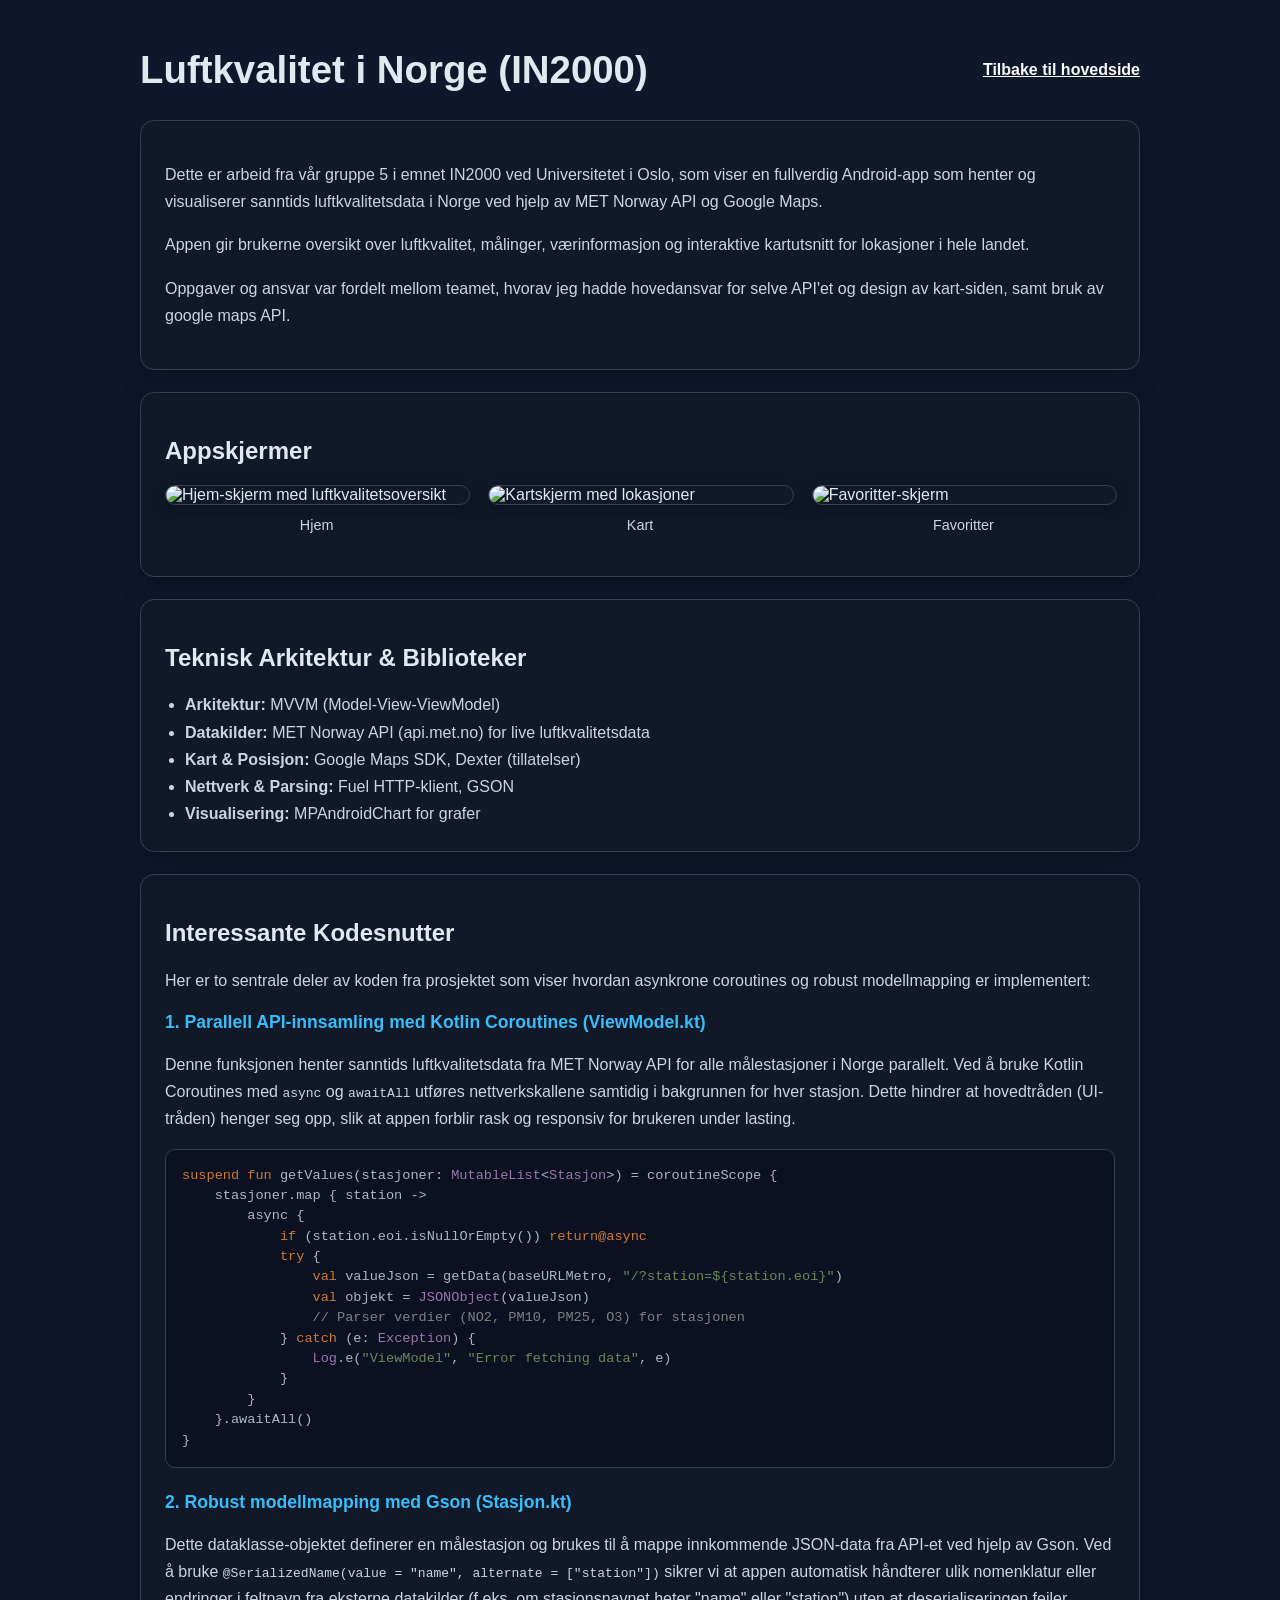
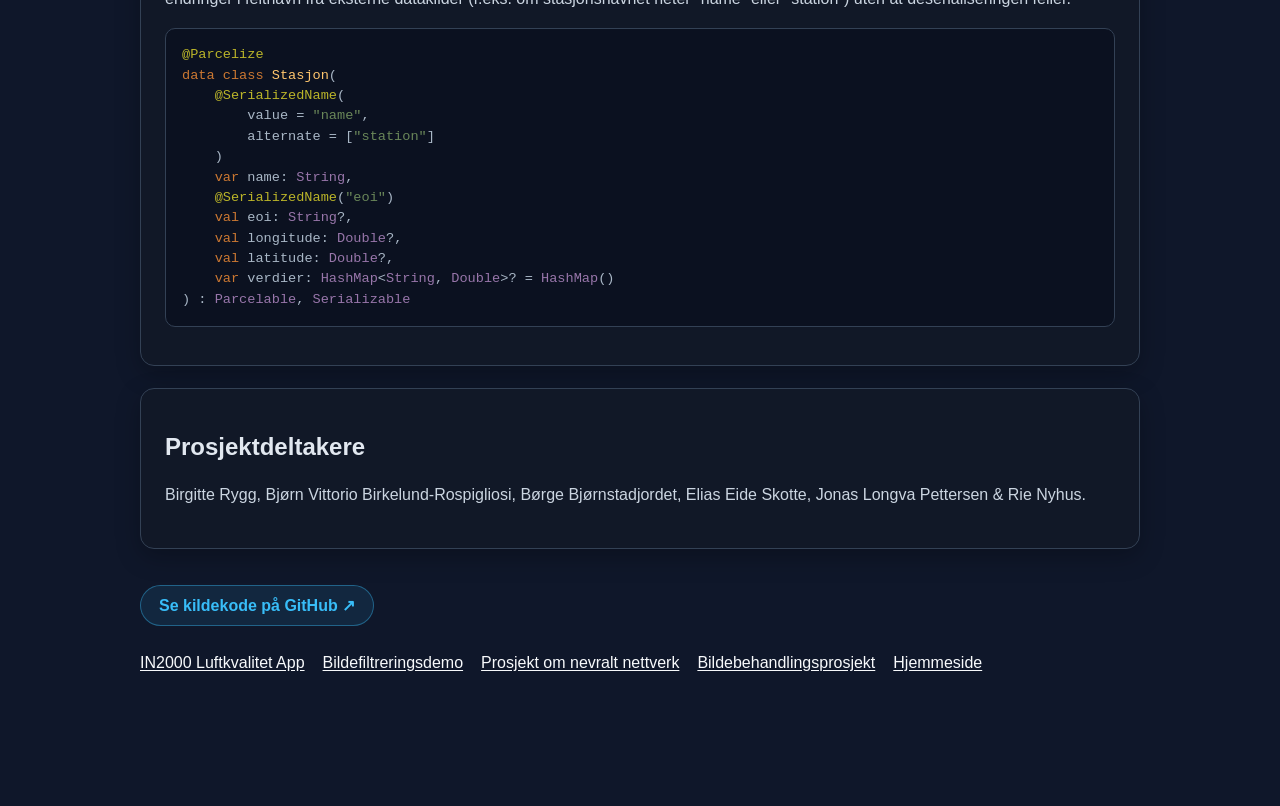
==== air-quality-app.html @ f7e4dfc0 "diverse endringer og forbedringer på blant annet readme filer" ====
<!DOCTYPE html>
<html lang="no">
<head>
  <meta charset="UTF-8" />
  <meta name="viewport" content="width=device-width, initial-scale=1.0" />
  <title>Luftkvalitet i Norge - IN2000 App</title>
  <style>
    body {
      margin: 0;
      font-family: Arial, sans-serif;
      background: #0f172a;
      color: #e2e8f0;
    }
    .container {
      max-width: 1000px;
      margin: 0 auto;
      padding: 48px 24px 80px;
    }
    .topbar {
      display: flex;
      justify-content: space-between;
      align-items: center;
      gap: 16px;
      flex-wrap: wrap;
      margin-bottom: 28px;
    }
    .topbar a {
      color: #f8fafc;
      text-decoration: underline;
      font-weight: 600;
    }
    h1 {
      margin: 0;
      font-size: 2.4rem;
    }
    p, li {
      color: #cbd5e1;
      line-height: 1.7;
    }
    .card {
      background: #111827;
      border: 1px solid #334155;
      border-radius: 14px;
      padding: 24px;
      margin-top: 22px;
      box-shadow: 0 8px 24px rgba(0,0,0,0.25);
    }
    ul {
      padding-left: 20px;
      margin: 10px 0 0;
    }
    .screenshots {
      display: grid;
      grid-template-columns: repeat(auto-fit, minmax(220px, 1fr));
      gap: 20px;
      margin-top: 18px;
    }
    .screenshots img {
      width: 100%;
      border-radius: 12px;
      border: 1px solid #334155;
      display: block;
      box-shadow: 0 4px 16px rgba(0,0,0,0.3);
    }
    .bottom-links {
      margin-top: 28px;
      display: flex;
      flex-wrap: wrap;
      gap: 18px;
    }
    .bottom-links a {
      color: #f8fafc;
      text-decoration: underline;
      text-underline-offset: 2px;
    }
  </style>
</head>
<body>
  <div class="container">
    <div class="topbar">
      <h1>Luftkvalitet i Norge (IN2000)</h1>
      <a href="index.html">Tilbake til hovedside</a>
    </div>

    <div class="card">
      <p>Dette er arbeid fra vår gruppe 5 i emnet IN2000 ved Universitetet i Oslo, som viser en fullverdig Android-app som henter og visualiserer sanntids luftkvalitetsdata i Norge ved hjelp av MET Norway API og Google Maps.</p>
      <p>Appen gir brukerne oversikt over luftkvalitet, målinger, værinformasjon og interaktive kartutsnitt for lokasjoner i hele landet.</p>
	  <p>Oppgaver og ansvar var fordelt mellom teamet, hvorav jeg hadde hovedansvar for selve API'et og design av kart-siden, samt bruk av google maps API.</p>
    </div>

    <div class="card">
      <h2>Appskjermer</h2>
      <div class="screenshots">
        <div>
          <img src="../bilder/hjem.png" alt="Hjem-skjerm med luftkvalitetsoversikt" />
          <p style="text-align: center; font-size: 0.9rem; margin-top: 8px;">Hjem</p>
        </div>
        <div>
          <img src="../bilder/kart.png" alt="Kartskjerm med lokasjoner" />
          <p style="text-align: center; font-size: 0.9rem; margin-top: 8px;">Kart</p>
        </div>
        <div>
          <img src="../bilder/favoritter.png" alt="Favoritter-skjerm" />
          <p style="text-align: center; font-size: 0.9rem; margin-top: 8px;">Favoritter</p>
        </div>
      </div>
    </div>

    <div class="card">
      <h2>Teknisk Arkitektur & Biblioteker</h2>
      <ul>
        <li><strong>Arkitektur:</strong> MVVM (Model-View-ViewModel)</li>
        <li><strong>Datakilder:</strong> MET Norway API (api.met.no) for live luftkvalitetsdata</li>
        <li><strong>Kart & Posisjon:</strong> Google Maps SDK, Dexter (tillatelser)</li>
        <li><strong>Nettverk & Parsing:</strong> Fuel HTTP-klient, GSON</li>
        <li><strong>Visualisering:</strong> MPAndroidChart for grafer</li>
      </ul>
    </div>

    <div class="card">
      <h2>Interessante Kodesnutter</h2>
      <p>Her er to sentrale deler av koden fra prosjektet som viser hvordan asynkrone coroutines og robust modellmapping er implementert:</p>

      <h3 style="font-size: 1.1rem; margin-top: 18px; color: #38bdf8;">1. Parallell API-innsamling med Kotlin Coroutines (ViewModel.kt)</h3>
      <p>Denne funksjonen henter sanntids luftkvalitetsdata fra MET Norway API for alle målestasjoner i Norge parallelt. Ved å bruke Kotlin Coroutines med <code>async</code> og <code>awaitAll</code> utføres nettverkskallene samtidig i bakgrunnen for hver stasjon. Dette hindrer at hovedtråden (UI-tråden) henger seg opp, slik at appen forblir rask og responsiv for brukeren under lasting.</p>
      <pre style="background: #0b1120; padding: 16px; border-radius: 10px; border: 1px solid #334155; overflow-x: auto; color: #a9b7c6; font-family: 'Courier New', Courier, monospace; font-size: 0.85rem; line-height: 1.5;"><code><span style="color: #cc7832;">suspend fun</span> getValues(stasjoner: <span style="color: #9876aa;">MutableList</span>&lt;<span style="color: #9876aa;">Stasjon</span>&gt;) = coroutineScope {
    stasjoner.map { station -&gt;
        async {
            <span style="color: #cc7832;">if</span> (station.eoi.isNullOrEmpty()) <span style="color: #cc7832;">return@async</span>
            <span style="color: #cc7832;">try</span> {
                <span style="color: #cc7832;">val</span> valueJson = getData(baseURLMetro, <span style="color: #6a8759;">"/?station=${station.eoi}"</span>)
                <span style="color: #cc7832;">val</span> objekt = <span style="color: #9876aa;">JSONObject</span>(valueJson)
                <span style="color: #808080;">// Parser verdier (NO2, PM10, PM25, O3) for stasjonen</span>
            } <span style="color: #cc7832;">catch</span> (e: <span style="color: #9876aa;">Exception</span>) {
                <span style="color: #9876aa;">Log</span>.e(<span style="color: #6a8759;">"ViewModel"</span>, <span style="color: #6a8759;">"Error fetching data"</span>, e)
            }
        }
    }.awaitAll()
}</code></pre>

      <h3 style="font-size: 1.1rem; margin-top: 24px; color: #38bdf8;">2. Robust modellmapping med Gson (Stasjon.kt)</h3>
      <p>Dette dataklasse-objektet definerer en målestasjon og brukes til å mappe innkommende JSON-data fra API-et ved hjelp av Gson. Ved å bruke <code>@SerializedName(value = "name", alternate = ["station"])</code> sikrer vi at appen automatisk håndterer ulik nomenklatur eller endringer i feltnavn fra eksterne datakilder (f.eks. om stasjonsnavnet heter "name" eller "station") uten at deserialiseringen feiler.</p>
      <pre style="background: #0b1120; padding: 16px; border-radius: 10px; border: 1px solid #334155; overflow-x: auto; color: #a9b7c6; font-family: 'Courier New', Courier, monospace; font-size: 0.85rem; line-height: 1.5;"><code><span style="color: #bbb529;">@Parcelize</span>
<span style="color: #cc7832;">data class</span> <span style="color: #ffc66d;">Stasjon</span>(
    <span style="color: #bbb529;">@SerializedName</span>(
        value = <span style="color: #6a8759;">"name"</span>,
        alternate = [<span style="color: #6a8759;">"station"</span>]
    )
    <span style="color: #cc7832;">var</span> name: <span style="color: #9876aa;">String</span>,
    <span style="color: #bbb529;">@SerializedName</span>(<span style="color: #6a8759;">"eoi"</span>)
    <span style="color: #cc7832;">val</span> eoi: <span style="color: #9876aa;">String</span>?,
    <span style="color: #cc7832;">val</span> longitude: <span style="color: #9876aa;">Double</span>?,
    <span style="color: #cc7832;">val</span> latitude: <span style="color: #9876aa;">Double</span>?,
    <span style="color: #cc7832;">var</span> verdier: <span style="color: #9876aa;">HashMap</span>&lt;<span style="color: #9876aa;">String</span>, <span style="color: #9876aa;">Double</span>&gt;? = <span style="color: #9876aa;">HashMap</span>()
) : <span style="color: #9876aa;">Parcelable</span>, <span style="color: #9876aa;">Serializable</span></code></pre>
    </div>

    <div class="card">
      <h2>Prosjektdeltakere</h2>
      <p>Birgitte Rygg, Bjørn Vittorio Birkelund-Rospigliosi, Børge Bjørnstadjordet, Elias Eide Skotte, Jonas Longva Pettersen & Rie Nyhus.</p>
    </div>

    <div style="margin-top: 36px;">
      <a href="https://github.com/borgebj/IN2000-Gruppe-5" target="_blank" style="display: inline-block; padding: 10px 18px; background: rgba(56, 189, 248, 0.1); border: 1px solid rgba(56, 189, 248, 0.4); border-radius: 999px; color: #38bdf8; text-decoration: none; font-weight: 600;">Se kildekode på GitHub ↗</a>
    </div>

    <div class="bottom-links">
      <a href="air-quality-app.html">IN2000 Luftkvalitet App</a>
      <a href="filter-showcase.html">Bildefiltreringsdemo</a>
      <a href="neural-network.html">Prosjekt om nevralt nettverk</a>
      <a href="image-editing.html">Bildebehandlingsprosjekt</a>
      <a href="index.html">Hjemmeside</a>
    </div>
  </div>
</body>
</html>
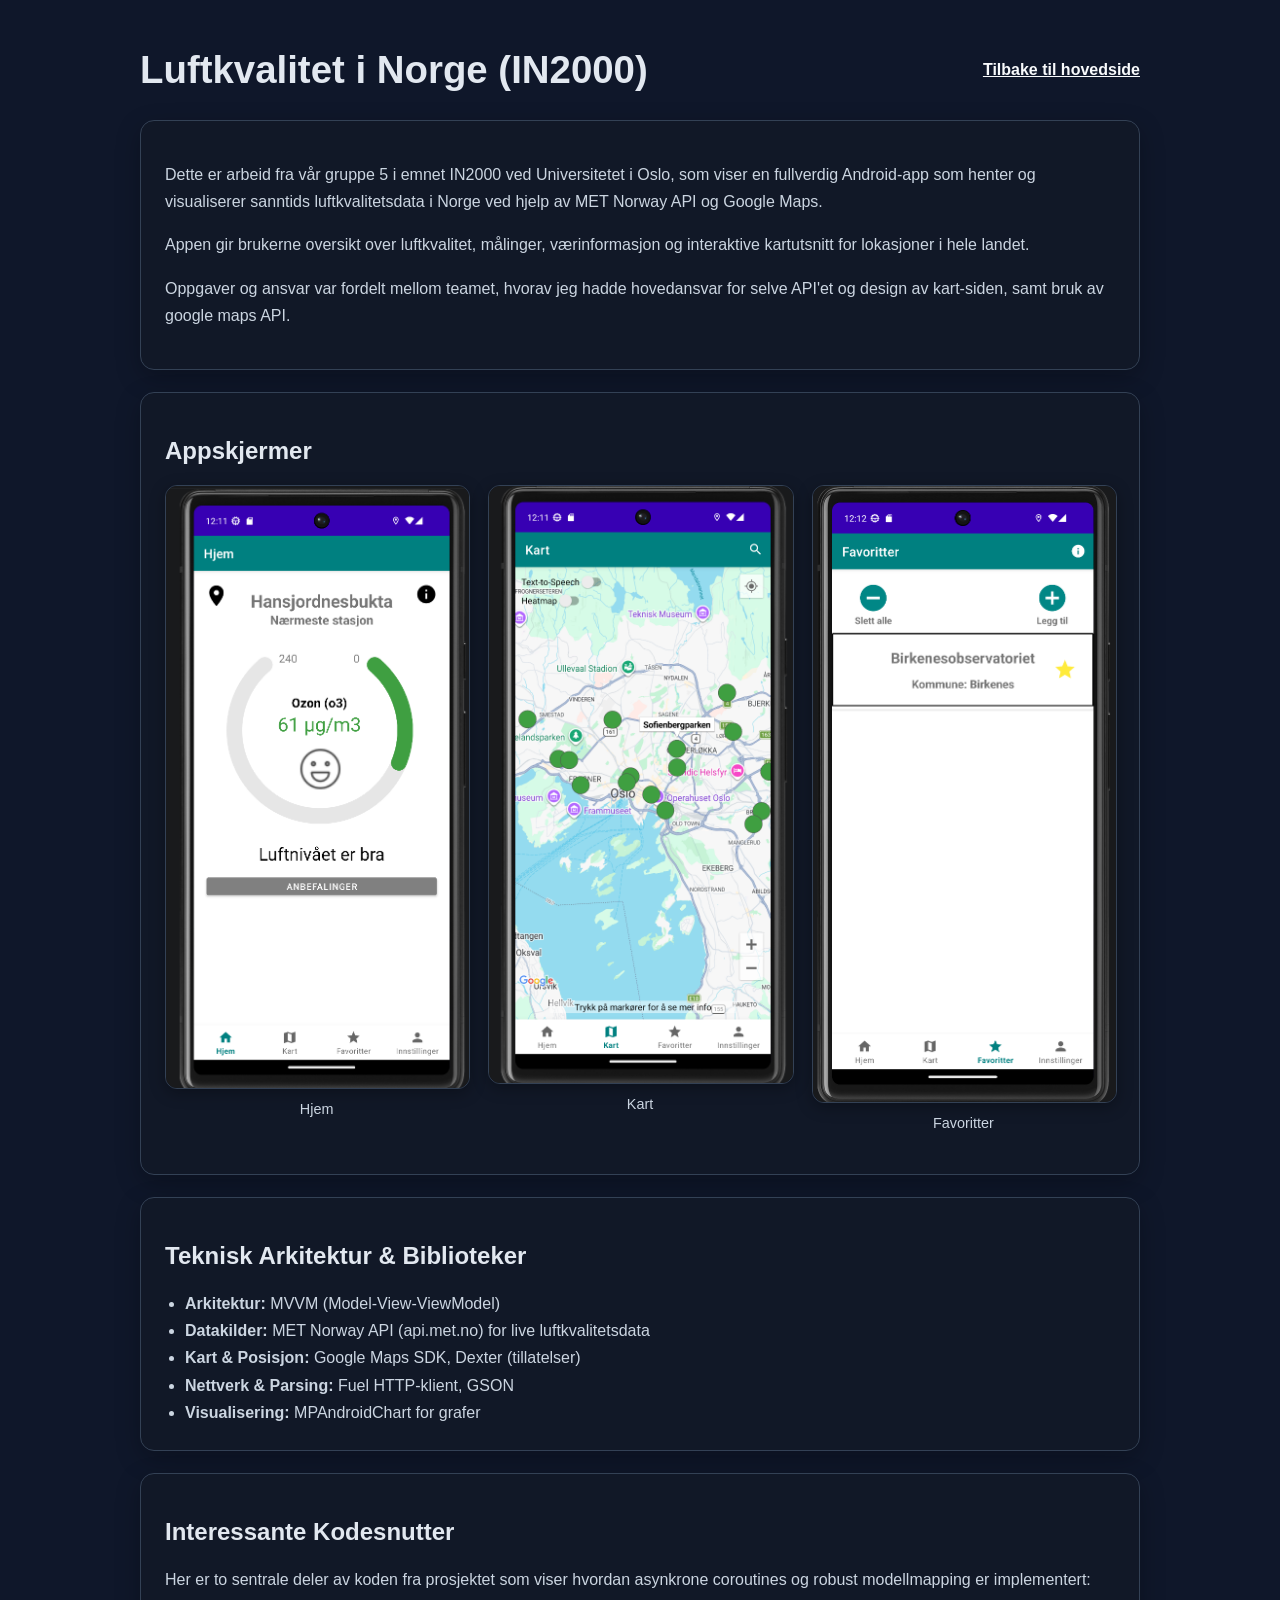
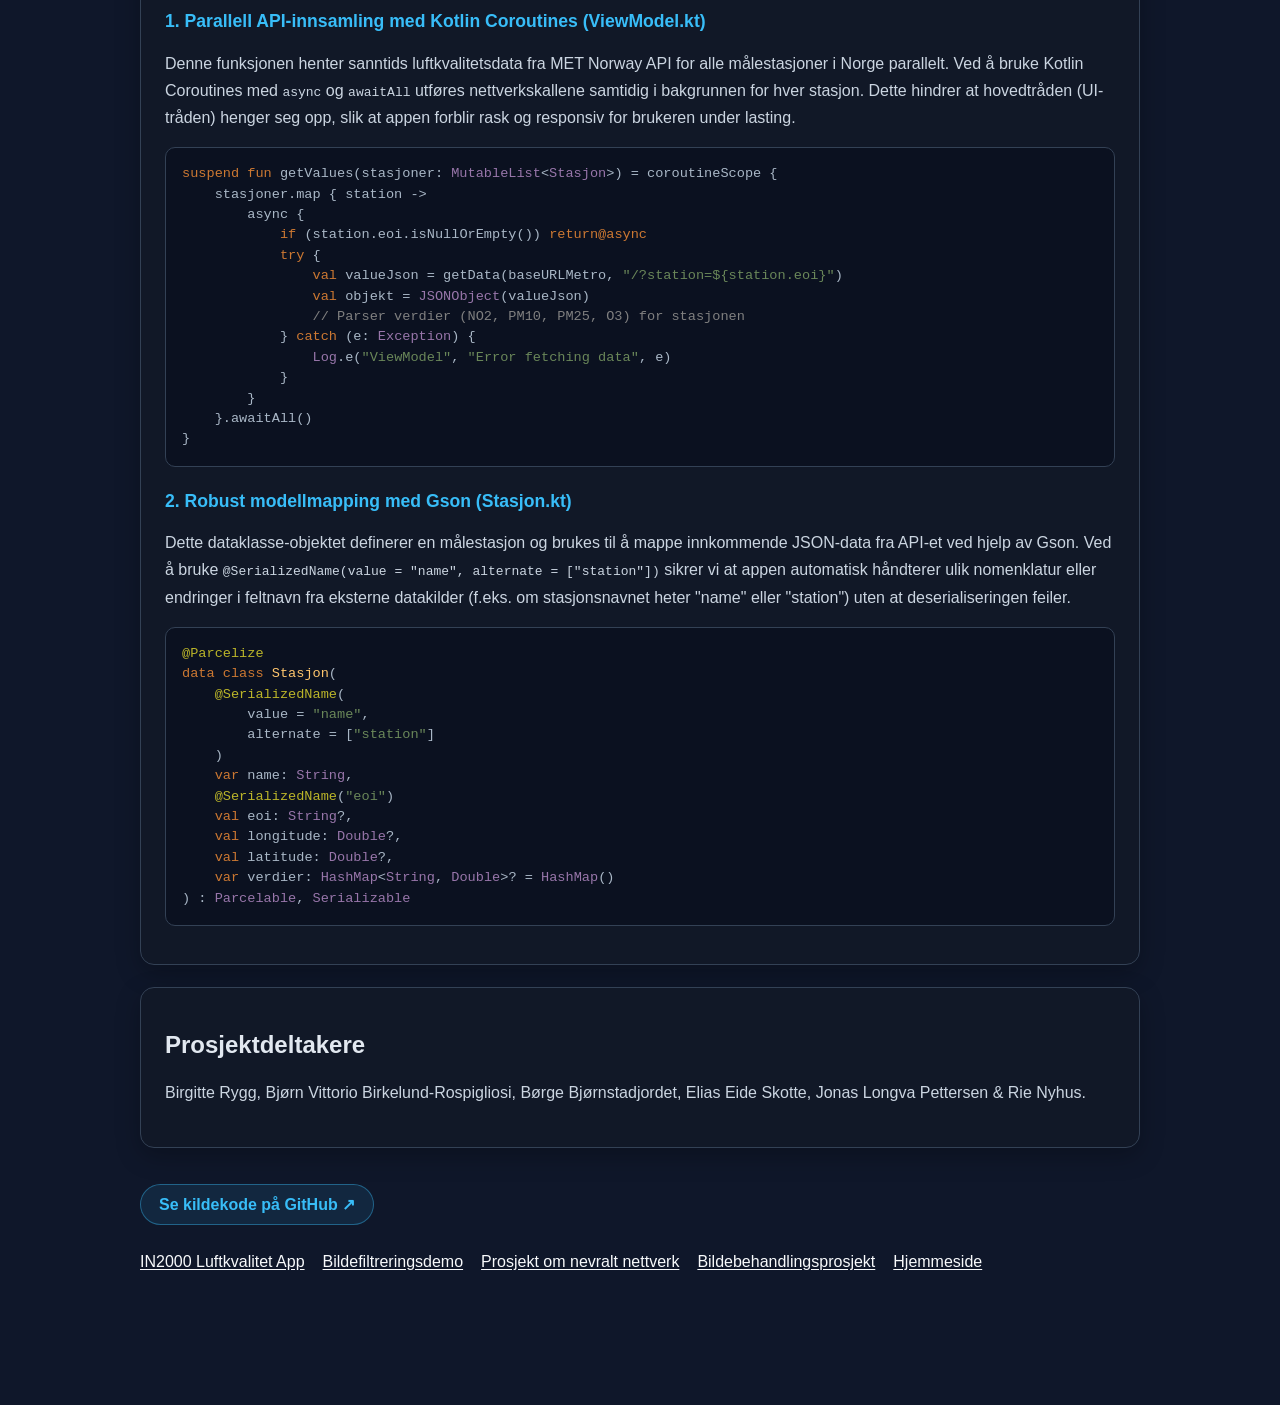
==== commit 14ca9dd2: "fikset bilder på nettside" ====
--- a/air-quality-app.html
+++ b/air-quality-app.html
@@ -92,15 +92,15 @@
       <h2>Appskjermer</h2>
       <div class="screenshots">
         <div>
-          <img src="../bilder/hjem.png" alt="Hjem-skjerm med luftkvalitetsoversikt" />
+          <img src="preview_images/hjem.png" alt="Hjem-skjerm med luftkvalitetsoversikt" />
           <p style="text-align: center; font-size: 0.9rem; margin-top: 8px;">Hjem</p>
         </div>
         <div>
-          <img src="../bilder/kart.png" alt="Kartskjerm med lokasjoner" />
+          <img src="preview_images/kart.png" alt="Kartskjerm med lokasjoner" />
           <p style="text-align: center; font-size: 0.9rem; margin-top: 8px;">Kart</p>
         </div>
         <div>
-          <img src="../bilder/favoritter.png" alt="Favoritter-skjerm" />
+          <img src="preview_images/favoritter.png" alt="Favoritter-skjerm" />
           <p style="text-align: center; font-size: 0.9rem; margin-top: 8px;">Favoritter</p>
         </div>
       </div>
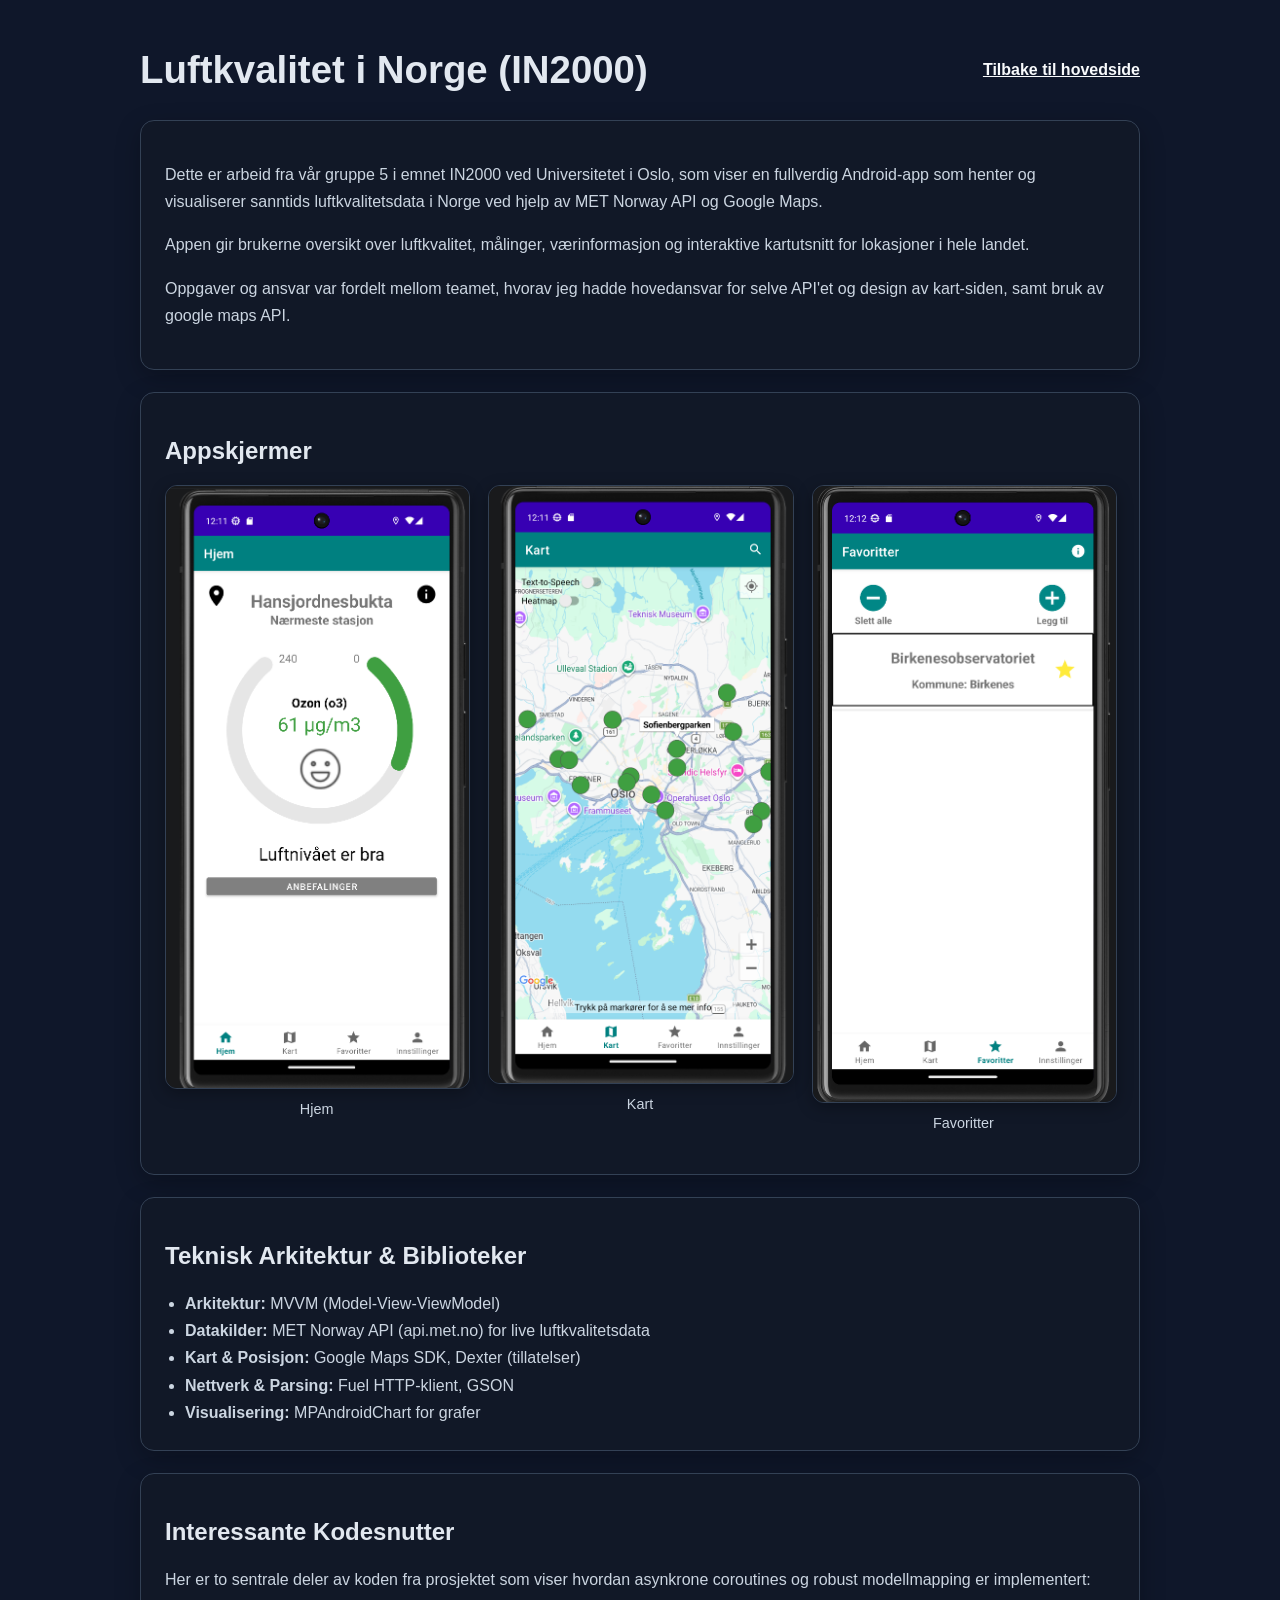
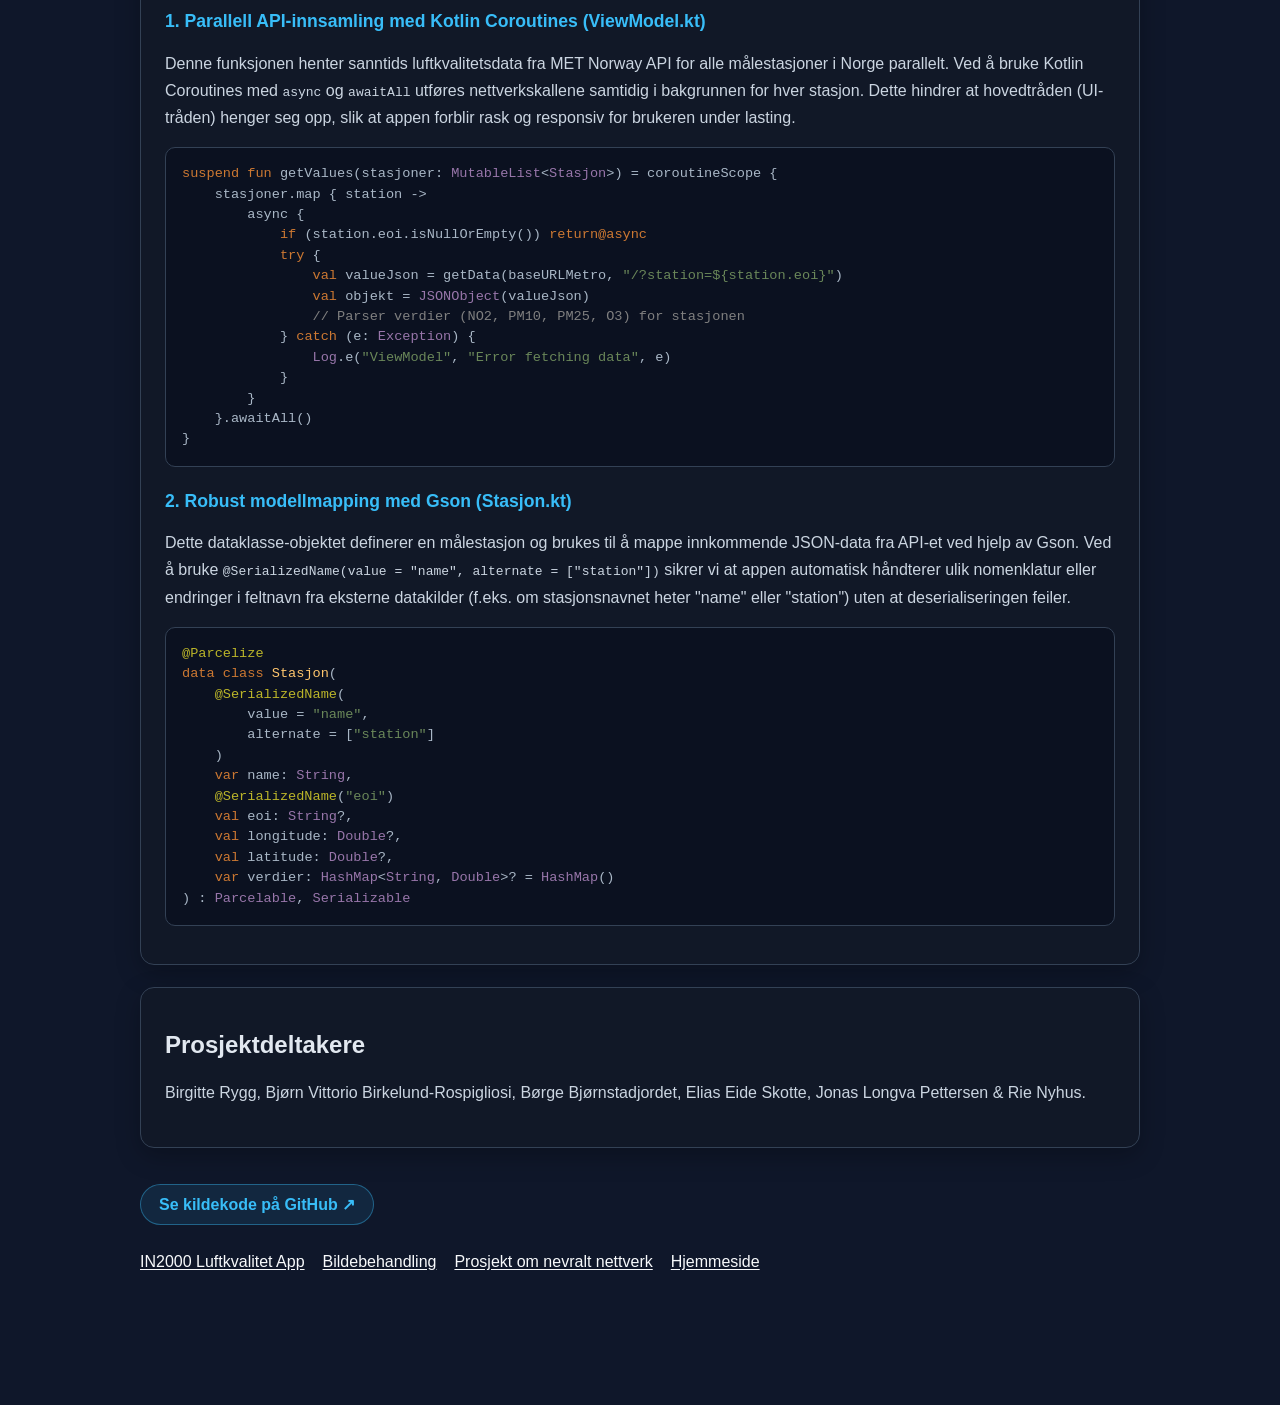
==== commit db5daf92: "Fjernet ubrukt side. oppdatert sider med kode-eksempler" ====
--- a/air-quality-app.html
+++ b/air-quality-app.html
@@ -166,9 +166,8 @@
 
     <div class="bottom-links">
       <a href="air-quality-app.html">IN2000 Luftkvalitet App</a>
-      <a href="filter-showcase.html">Bildefiltreringsdemo</a>
+      <a href="filter-showcase.html">Bildebehandling</a>
       <a href="neural-network.html">Prosjekt om nevralt nettverk</a>
-      <a href="image-editing.html">Bildebehandlingsprosjekt</a>
       <a href="index.html">Hjemmeside</a>
     </div>
   </div>
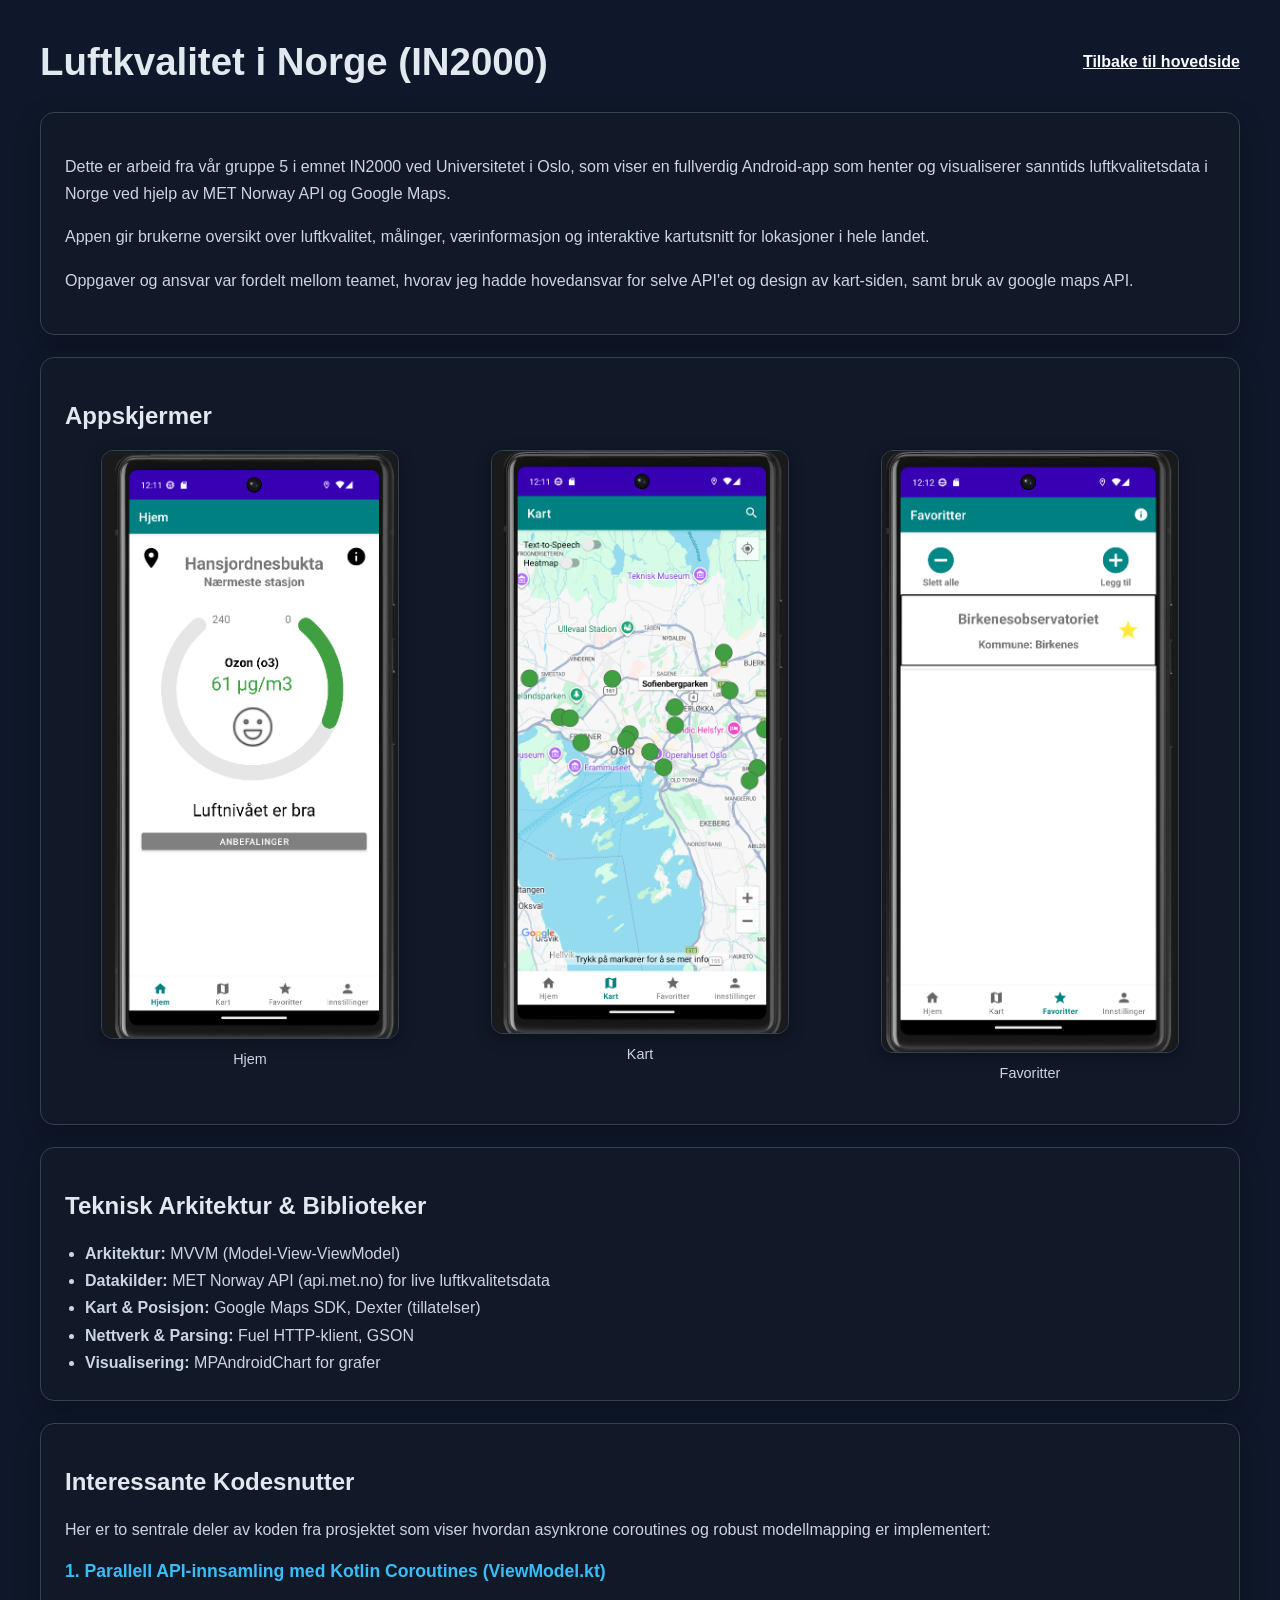
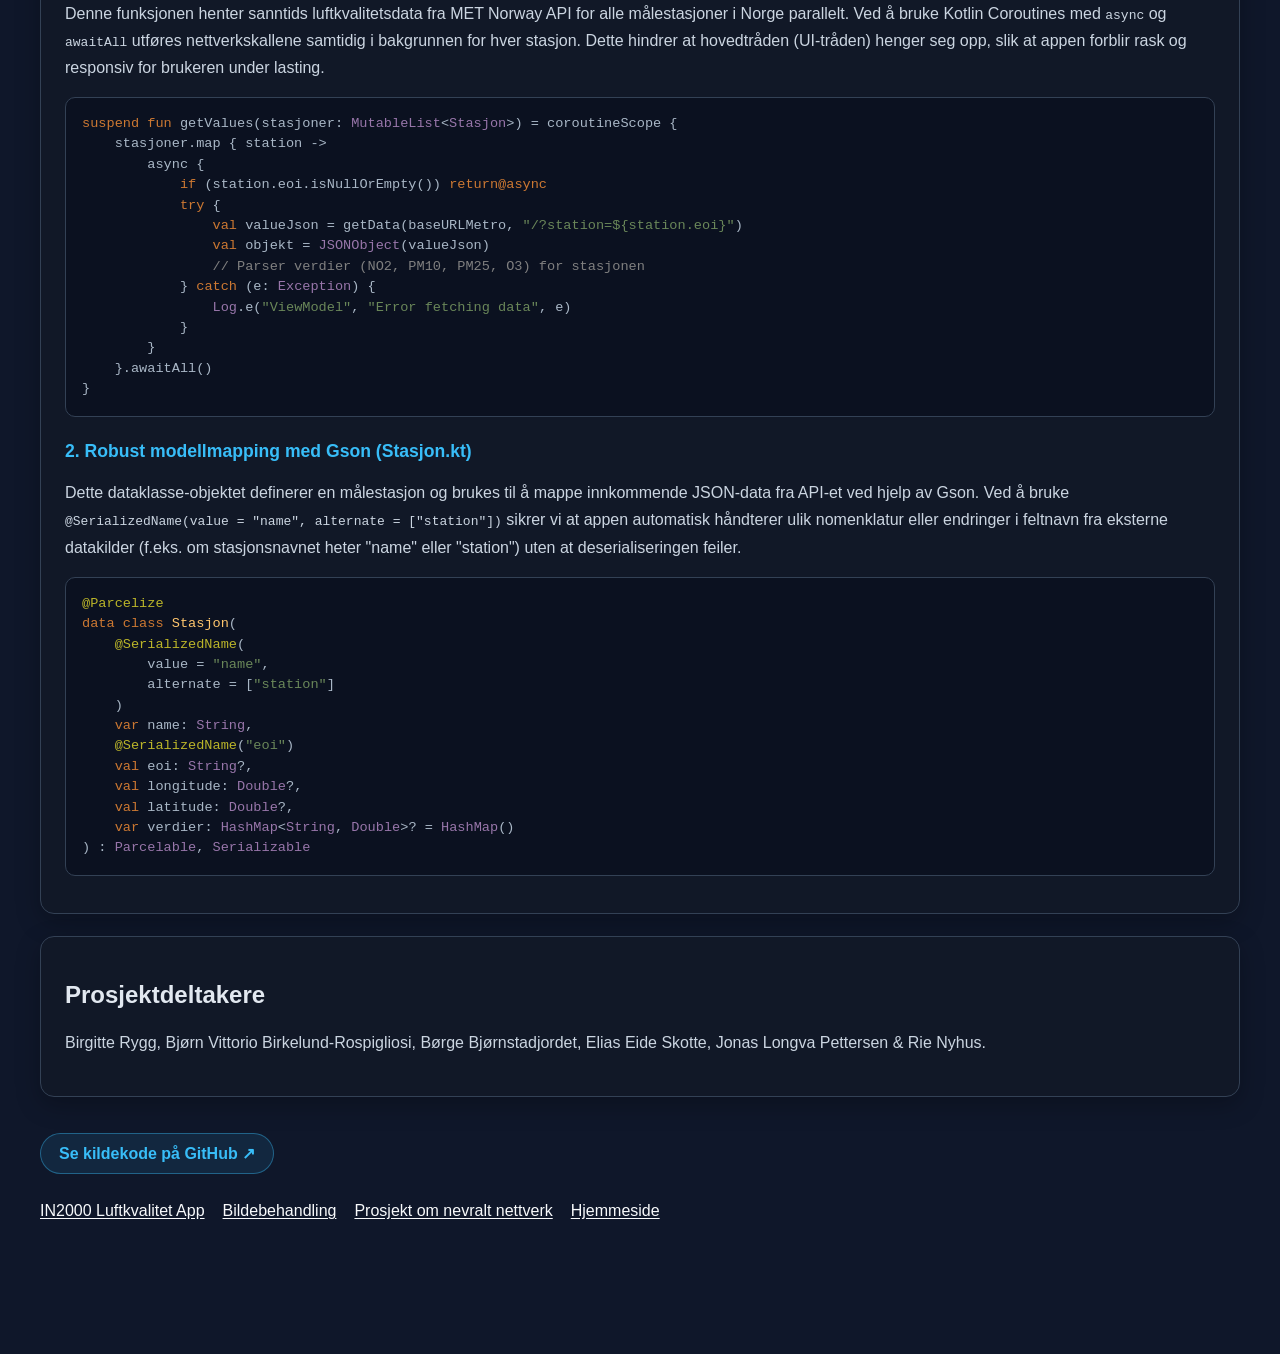
==== commit 3a156cfe: "Formattering på nettsiden" ====
--- a/air-quality-app.html
+++ b/air-quality-app.html
@@ -12,9 +12,9 @@
       color: #e2e8f0;
     }
     .container {
-      max-width: 1000px;
+      max-width: 1200px;
       margin: 0 auto;
-      padding: 48px 24px 80px;
+      padding: 40px 28px 80px;
     }
     .topbar {
       display: flex;
@@ -56,10 +56,11 @@
       margin-top: 18px;
     }
     .screenshots img {
-      width: 100%;
+      width: 80%;
+      margin: 0 auto;
+      display: block;
       border-radius: 12px;
       border: 1px solid #334155;
-      display: block;
       box-shadow: 0 4px 16px rgba(0,0,0,0.3);
     }
     .bottom-links {
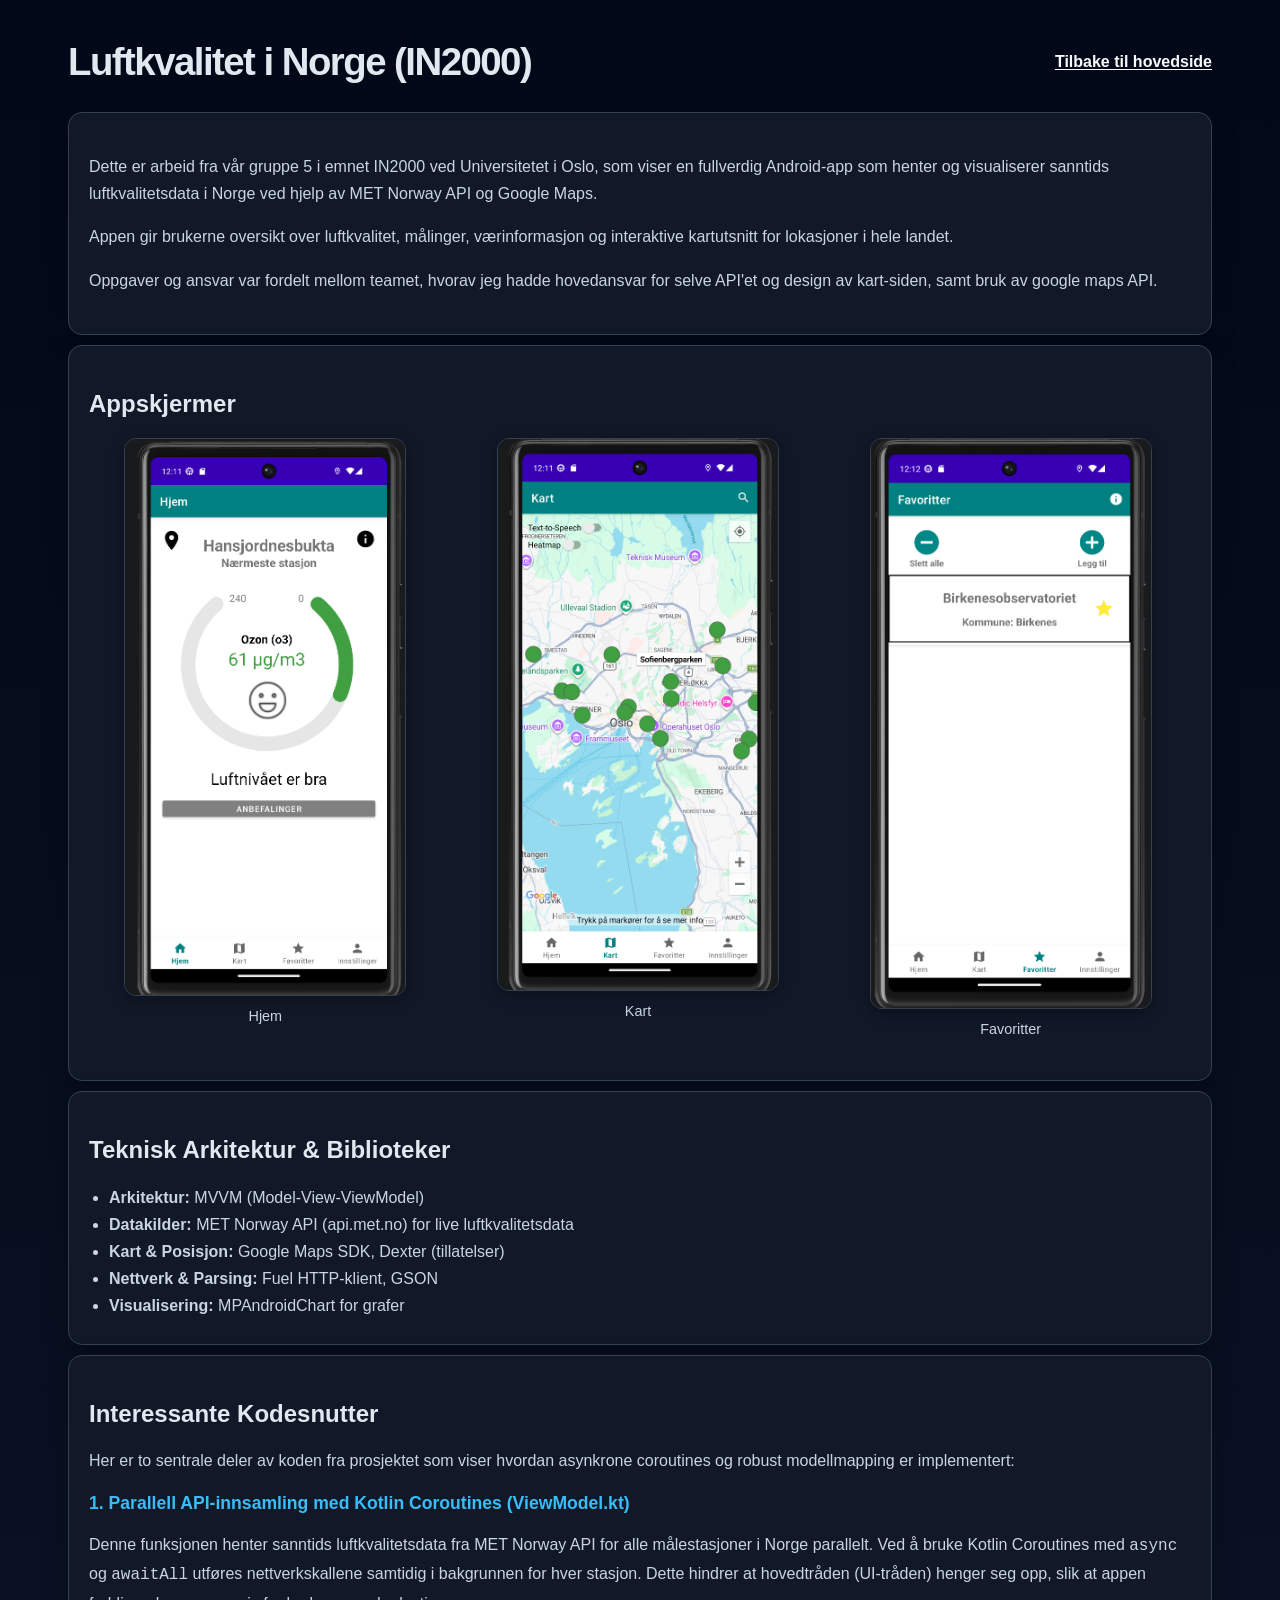
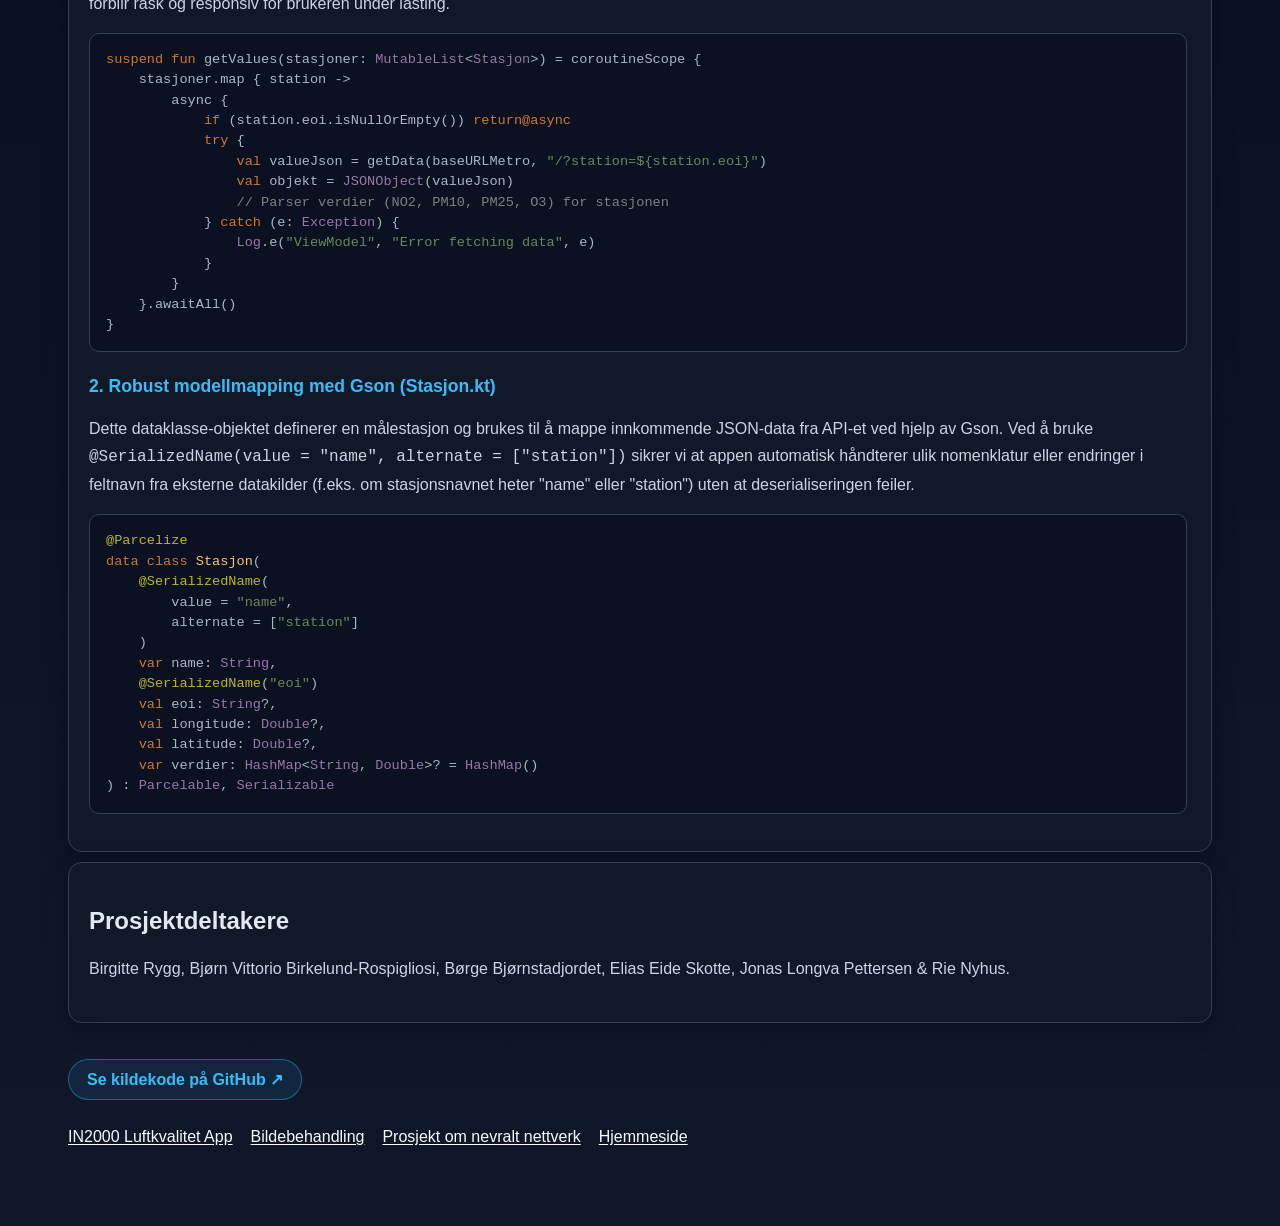
==== commit f8aee0b6: "html refactor" ====
--- a/air-quality-app.html
+++ b/air-quality-app.html
@@ -4,48 +4,9 @@
   <meta charset="UTF-8" />
   <meta name="viewport" content="width=device-width, initial-scale=1.0" />
   <title>Luftkvalitet i Norge - IN2000 App</title>
+  <link rel="stylesheet" href="common.css" />
   <style>
-    body {
-      margin: 0;
-      font-family: Arial, sans-serif;
-      background: #0f172a;
-      color: #e2e8f0;
-    }
-    .container {
-      max-width: 1200px;
-      margin: 0 auto;
-      padding: 40px 28px 80px;
-    }
-    .topbar {
-      display: flex;
-      justify-content: space-between;
-      align-items: center;
-      gap: 16px;
-      flex-wrap: wrap;
-      margin-bottom: 28px;
-    }
-    .topbar a {
-      color: #f8fafc;
-      text-decoration: underline;
-      font-weight: 600;
-    }
-    h1 {
-      margin: 0;
-      font-size: 2.4rem;
-    }
-    p, li {
-      color: #cbd5e1;
-      line-height: 1.7;
-    }
     .card {
-      background: #111827;
-      border: 1px solid #334155;
-      border-radius: 14px;
-      padding: 24px;
-      margin-top: 22px;
-      box-shadow: 0 8px 24px rgba(0,0,0,0.25);
-    }
-    ul {
       padding-left: 20px;
       margin: 10px 0 0;
     }
@@ -62,17 +23,6 @@
       border-radius: 12px;
       border: 1px solid #334155;
       box-shadow: 0 4px 16px rgba(0,0,0,0.3);
-    }
-    .bottom-links {
-      margin-top: 28px;
-      display: flex;
-      flex-wrap: wrap;
-      gap: 18px;
-    }
-    .bottom-links a {
-      color: #f8fafc;
-      text-decoration: underline;
-      text-underline-offset: 2px;
     }
   </style>
 </head>
--- a/common.css
+++ b/common.css
@@ -0,0 +1,97 @@
+:root {
+  --bg: #020817;
+  --panel: #0f172a;
+  --panel-2: #111827;
+  --border: #334155;
+  --text: #e2e8f0;
+  --muted: #cbd5e1;
+  --link: #f8fafc;
+  --accent: #7dd3fc;
+  --shadow: rgba(15, 23, 42, 0.45);
+}
+
+* { box-sizing: border-box; }
+
+body {
+  margin: 0;
+  font-family: Arial, sans-serif;
+  background: linear-gradient(180deg, #020817 0%, #0f172a 100%);
+  color: var(--text);
+}
+
+.container {
+  max-width: 1200px;
+  margin: 0 auto;
+  padding: 40px 28px 80px;
+}
+
+.topbar {
+  display: flex;
+  justify-content: space-between;
+  align-items: center;
+  gap: 16px;
+  flex-wrap: wrap;
+  margin-bottom: 28px;
+}
+
+.topbar a {
+  color: var(--link);
+  text-decoration: underline;
+  text-underline-offset: 2px;
+  font-weight: 600;
+}
+
+h1 {
+  margin: 0;
+  font-size: clamp(2.1rem, 3vw, 2.8rem);
+  letter-spacing: -0.04em;
+}
+
+p, li {
+  color: var(--muted);
+  line-height: 1.7;
+}
+
+ul {
+  padding-left: 20px;
+  margin: 10px 0 0;
+}
+
+pre {
+  background: #0b1120;
+  padding: 16px;
+  border-radius: 10px;
+  border: 1px solid var(--border);
+  overflow-x: auto;
+  color: #a9b7c6;
+  font-family: 'Courier New', Courier, monospace;
+  font-size: 0.85rem;
+  line-height: 1.5;
+  margin-top: 12px;
+}
+
+code {
+  font-family: 'Courier New', Courier, monospace;
+}
+
+.card {
+  background: var(--panel-2);
+  border: 1px solid var(--border);
+  border-radius: 14px;
+  padding: 24px;
+  margin-top: 22px;
+  box-shadow: 0 8px 24px rgba(0,0,0,0.25);
+}
+
+.bottom-links {
+  margin-top: 28px;
+  display: flex;
+  flex-wrap: wrap;
+  gap: 18px;
+}
+
+.bottom-links a {
+  color: var(--link);
+  text-decoration: underline;
+  text-underline-offset: 2px;
+}
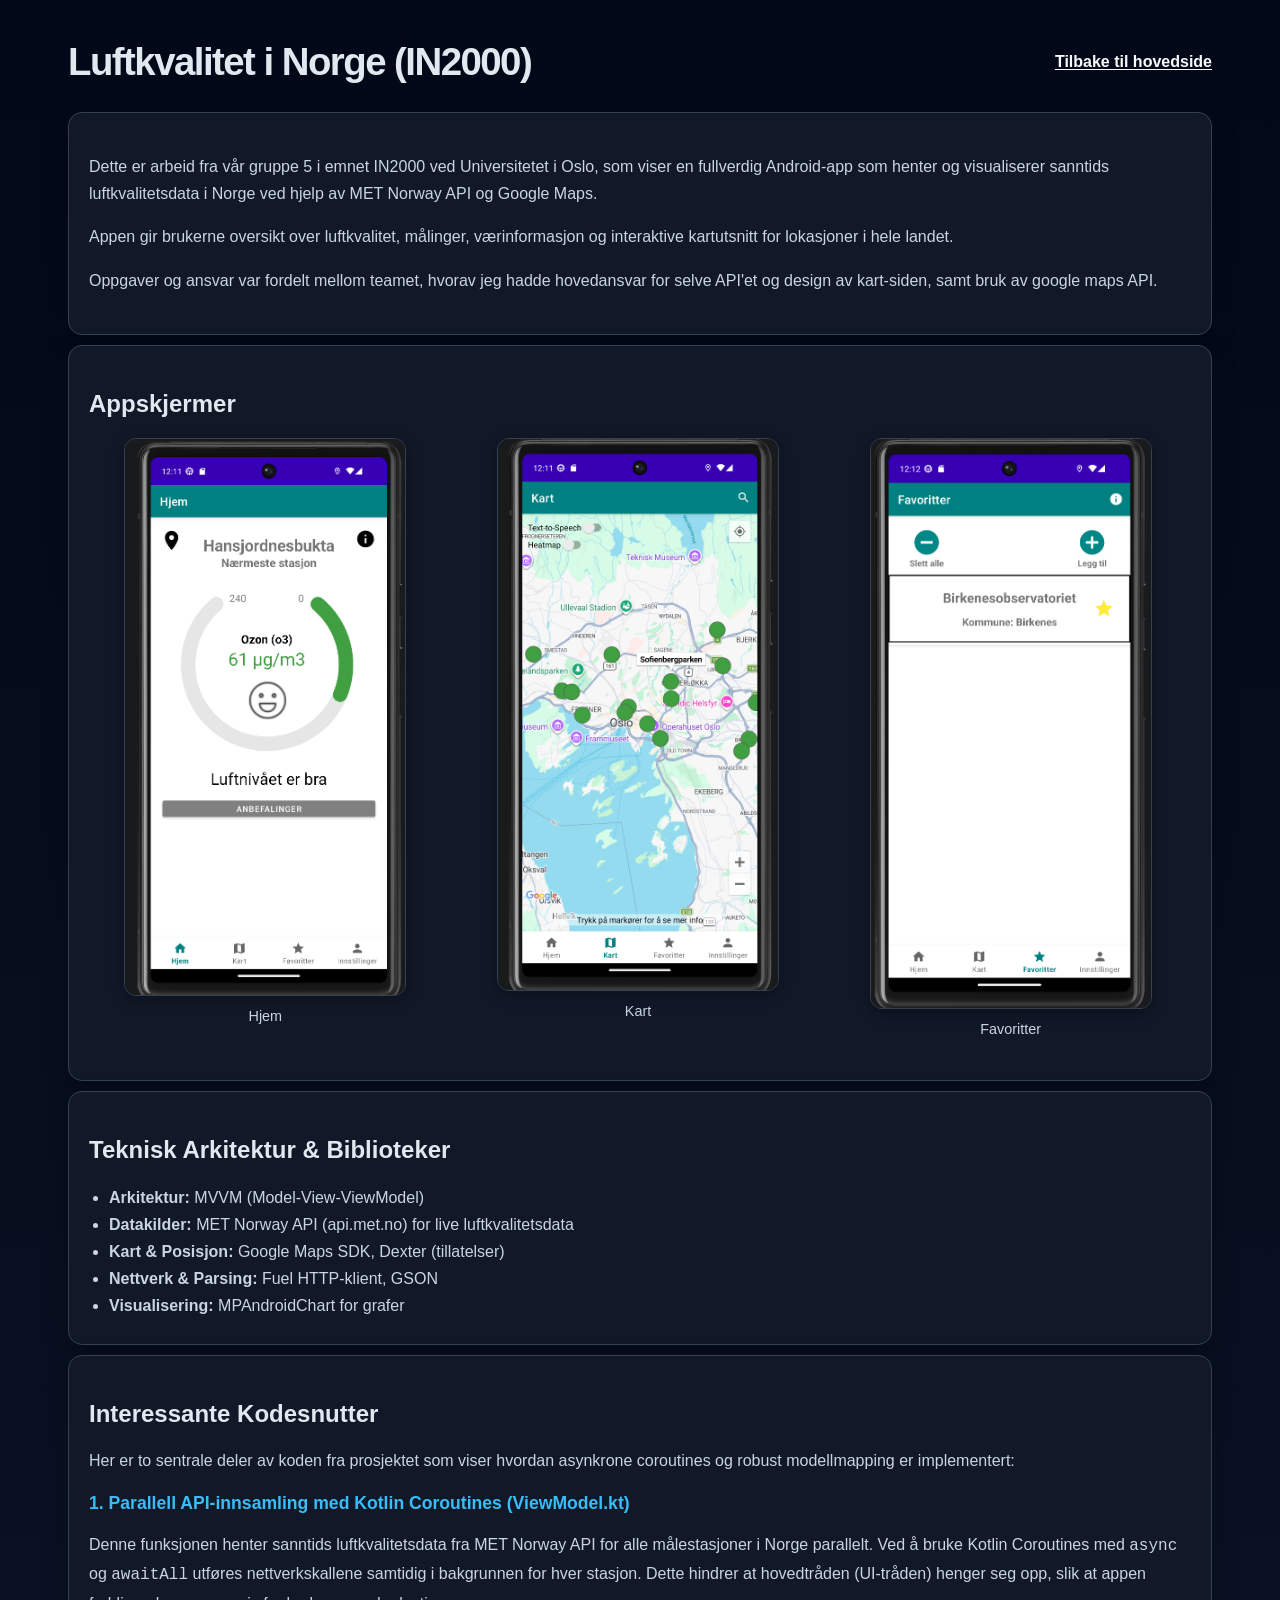
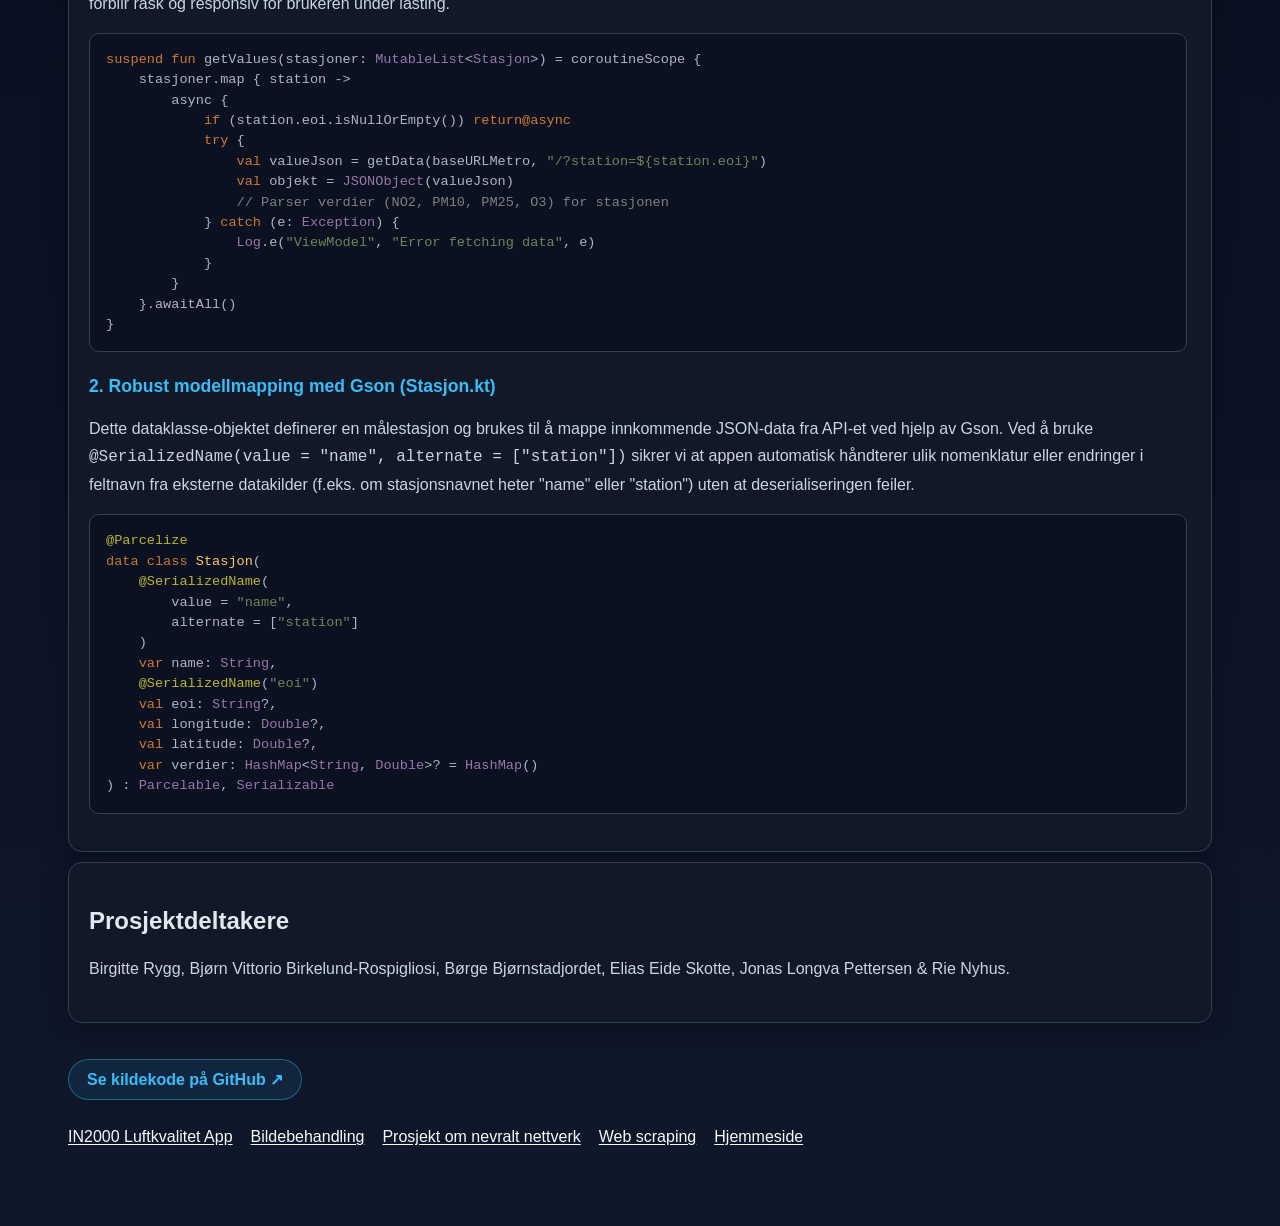
==== commit 13029eeb: "web-scraping på nettsiden" ====
--- a/air-quality-app.html
+++ b/air-quality-app.html
@@ -119,6 +119,7 @@
       <a href="air-quality-app.html">IN2000 Luftkvalitet App</a>
       <a href="filter-showcase.html">Bildebehandling</a>
       <a href="neural-network.html">Prosjekt om nevralt nettverk</a>
+      <a href="web-scraping.html">Web scraping</a>
       <a href="index.html">Hjemmeside</a>
     </div>
   </div>
